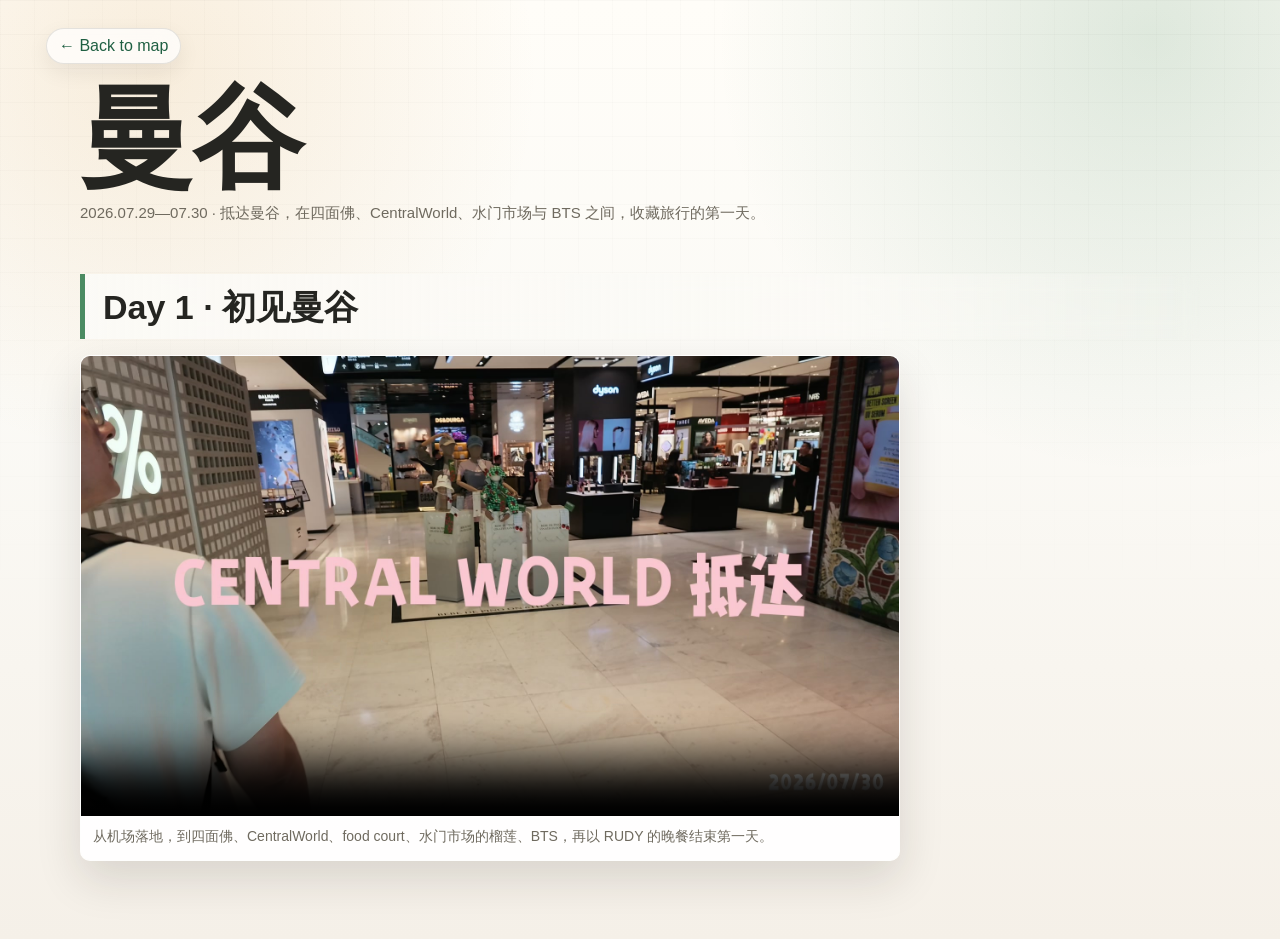
==== cities/Bangkok/index.html @ c41aa7c5 "Add Bangkok travel diary" ====
<!DOCTYPE html>
<html lang="zh-CN">
<head>
  <meta charset="utf-8">
  <meta name="viewport" content="width=device-width, initial-scale=1">
  <title>曼谷之旅</title>
  <link rel="stylesheet" href="../../assets/site.css">
  <style>
    .journey {
      max-width: 1120px;
      margin: 0 auto;
    }

    .journey figure {
      display: block;
      max-width: 820px;
      margin-right: auto !important;
      margin-left: auto !important;
    }

    .journey video {
      cursor: default !important;
    }
  </style>
</head>
<body>
  <a href="../../index.html">← Back to map</a>
  <h1>曼谷</h1>
  <p class="summary">2026.07.29—07.30 · 抵达曼谷，在四面佛、CentralWorld、水门市场与 BTS 之间，收藏旅行的第一天。</p>

  <main class="journey">
    <h2>Day 1 · 初见曼谷</h2>
    <figure>
      <video controls playsinline preload="metadata" poster="media/cover.jpg">
        <source src="media/bangkok-day-1.mp4" type="video/mp4">
        你的浏览器暂不支持视频播放。
      </video>
      <figcaption>从机场落地，到四面佛、CentralWorld、food court、水门市场的榴莲、BTS，再以 RUDY 的晚餐结束第一天。</figcaption>
    </figure>
  </main>

  <script src="../../assets/city.js"></script>
</body>
</html>
---- assets/site.css ----
:root {
  --paper: #fbfaf6;
  --paper-soft: #f1eee6;
  --ink: #252521;
  --muted: #6f6a5f;
  --line: rgba(45, 45, 38, 0.12);
  --green: #4b8b62;
  --green-deep: #1f5f42;
  --amber: #d49a48;
  --shadow: 0 18px 45px rgba(36, 30, 20, 0.14);
}

* {
  box-sizing: border-box;
}

html {
  scroll-behavior: smooth;
}

body:not(.map-home) {
  min-height: 100vh;
  margin: 0;
  padding: 28px clamp(16px, 4vw, 46px) 56px;
  color: var(--ink);
  background:
    radial-gradient(circle at 12% 8%, rgba(212, 154, 72, 0.16), transparent 30vw),
    radial-gradient(circle at 90% 4%, rgba(75, 139, 98, 0.18), transparent 34vw),
    linear-gradient(180deg, #fffdf8 0%, var(--paper) 42%, #f5f0e8 100%);
  font-family: Inter, "Helvetica Neue", Arial, "PingFang SC", "Microsoft YaHei", sans-serif;
}

body:not(.map-home)::before {
  content: "";
  position: fixed;
  inset: 0;
  pointer-events: none;
  background-image:
    linear-gradient(rgba(37, 37, 33, 0.035) 1px, transparent 1px),
    linear-gradient(90deg, rgba(37, 37, 33, 0.025) 1px, transparent 1px);
  background-size: 34px 34px;
  mask-image: linear-gradient(180deg, rgba(0, 0, 0, 0.7), transparent 72%);
}

body:not(.map-home) > a:first-child {
  position: relative;
  z-index: 1;
  display: inline-flex;
  align-items: center;
  min-height: 36px;
  margin-bottom: 22px;
  padding: 7px 12px;
  border: 1px solid var(--line);
  border-radius: 999px;
  color: var(--green-deep);
  background: rgba(255, 255, 255, 0.72);
  box-shadow: 0 8px 22px rgba(34, 30, 22, 0.07);
  text-decoration: none;
  backdrop-filter: blur(12px);
  -webkit-backdrop-filter: blur(12px);
}

body:not(.map-home) h1 {
  position: relative;
  z-index: 1;
  max-width: 1120px;
  margin: 0 auto 8px;
  font-size: clamp(42px, 10vw, 112px);
  line-height: 0.95;
  letter-spacing: 0;
  color: var(--ink);
}

body:not(.map-home) .summary,
body:not(.map-home) h1 + p {
  position: relative;
  z-index: 1;
  max-width: 1120px;
  margin: 0 auto 32px;
  color: var(--muted);
  font-size: 15px;
  line-height: 1.7;
}

body:not(.map-home) h2 {
  position: sticky;
  top: 0;
  z-index: 2;
  max-width: 1120px;
  margin: 48px auto 16px;
  padding: 14px 0 12px 18px;
  border-left: 5px solid var(--green);
  color: var(--ink);
  font-size: clamp(22px, 4vw, 34px);
  line-height: 1.15;
  letter-spacing: 0;
  background: linear-gradient(90deg, rgba(251, 250, 246, 0.96), rgba(251, 250, 246, 0.62) 70%, transparent);
  backdrop-filter: blur(10px);
  -webkit-backdrop-filter: blur(10px);
}

body:not(.map-home) .gallery,
body:not(.map-home) .gallery-photos,
body:not(.map-home) .gallery-videos {
  display: block !important;
  max-width: 1120px;
  margin: 0 auto;
  column-count: 3;
  column-gap: 18px;
}

body:not(.map-home) figure {
  position: relative;
  display: inline-block;
  width: 100%;
  margin: 0 0 18px !important;
  overflow: hidden;
  break-inside: avoid;
  border: 1px solid rgba(255, 255, 255, 0.7);
  border-radius: 10px;
  background: rgba(255, 255, 255, 0.62);
  box-shadow: var(--shadow);
  transform: translateY(12px);
  opacity: 0;
  transition: opacity 0.55s ease, transform 0.55s ease, box-shadow 0.22s ease;
}

body:not(.map-home) figure.is-visible {
  transform: translateY(0);
  opacity: 1;
}

body:not(.map-home) figure:hover {
  box-shadow: 0 24px 58px rgba(36, 30, 20, 0.2);
}

body:not(.map-home) figure img,
body:not(.map-home) figure video {
  width: 100%;
  height: auto;
  display: block;
  border-radius: 0 !important;
  cursor: zoom-in;
  background: #ece8df;
}

body:not(.map-home) figure img {
  transition: transform 0.35s ease, filter 0.35s ease;
}

body:not(.map-home) figure:hover img {
  transform: scale(1.025);
  filter: saturate(1.05) contrast(1.03);
}

body:not(.map-home) figcaption {
  padding: 10px 12px 12px;
  color: var(--muted);
  font-size: 14px;
  line-height: 1.55;
  background: rgba(255, 255, 255, 0.82);
}

.lightbox {
  position: fixed;
  inset: 0;
  z-index: 5000;
  display: none;
  align-items: center;
  justify-content: center;
  padding: 28px;
  background: rgba(21, 20, 17, 0.86);
  backdrop-filter: blur(18px);
  -webkit-backdrop-filter: blur(18px);
}

.lightbox.is-open {
  display: flex;
}

.lightbox img {
  max-width: min(94vw, 1300px);
  max-height: 86vh;
  border-radius: 10px;
  box-shadow: 0 24px 80px rgba(0, 0, 0, 0.42);
}

.lightbox__caption {
  position: fixed;
  left: 50%;
  bottom: 22px;
  max-width: min(720px, calc(100vw - 36px));
  transform: translateX(-50%);
  color: rgba(255, 255, 255, 0.86);
  font-size: 14px;
  line-height: 1.5;
  text-align: center;
}

.lightbox__button {
  position: fixed;
  top: 18px;
  right: 18px;
  width: 42px;
  height: 42px;
  border: 1px solid rgba(255, 255, 255, 0.26);
  border-radius: 999px;
  color: #fff;
  background: rgba(255, 255, 255, 0.12);
  font-size: 28px;
  line-height: 1;
  cursor: pointer;
}

@media (max-width: 900px) {
  body:not(.map-home) .gallery,
  body:not(.map-home) .gallery-photos,
  body:not(.map-home) .gallery-videos {
    column-count: 2;
  }
}

@media (max-width: 620px) {
  body:not(.map-home) {
    padding: 18px 14px 40px;
  }

  body:not(.map-home) h1 {
    font-size: clamp(42px, 18vw, 72px);
  }

  body:not(.map-home) h2 {
    margin-top: 34px;
  }

  body:not(.map-home) .gallery,
  body:not(.map-home) .gallery-photos,
  body:not(.map-home) .gallery-videos {
    column-count: 1;
  }

  .lightbox {
    padding: 14px;
  }
}
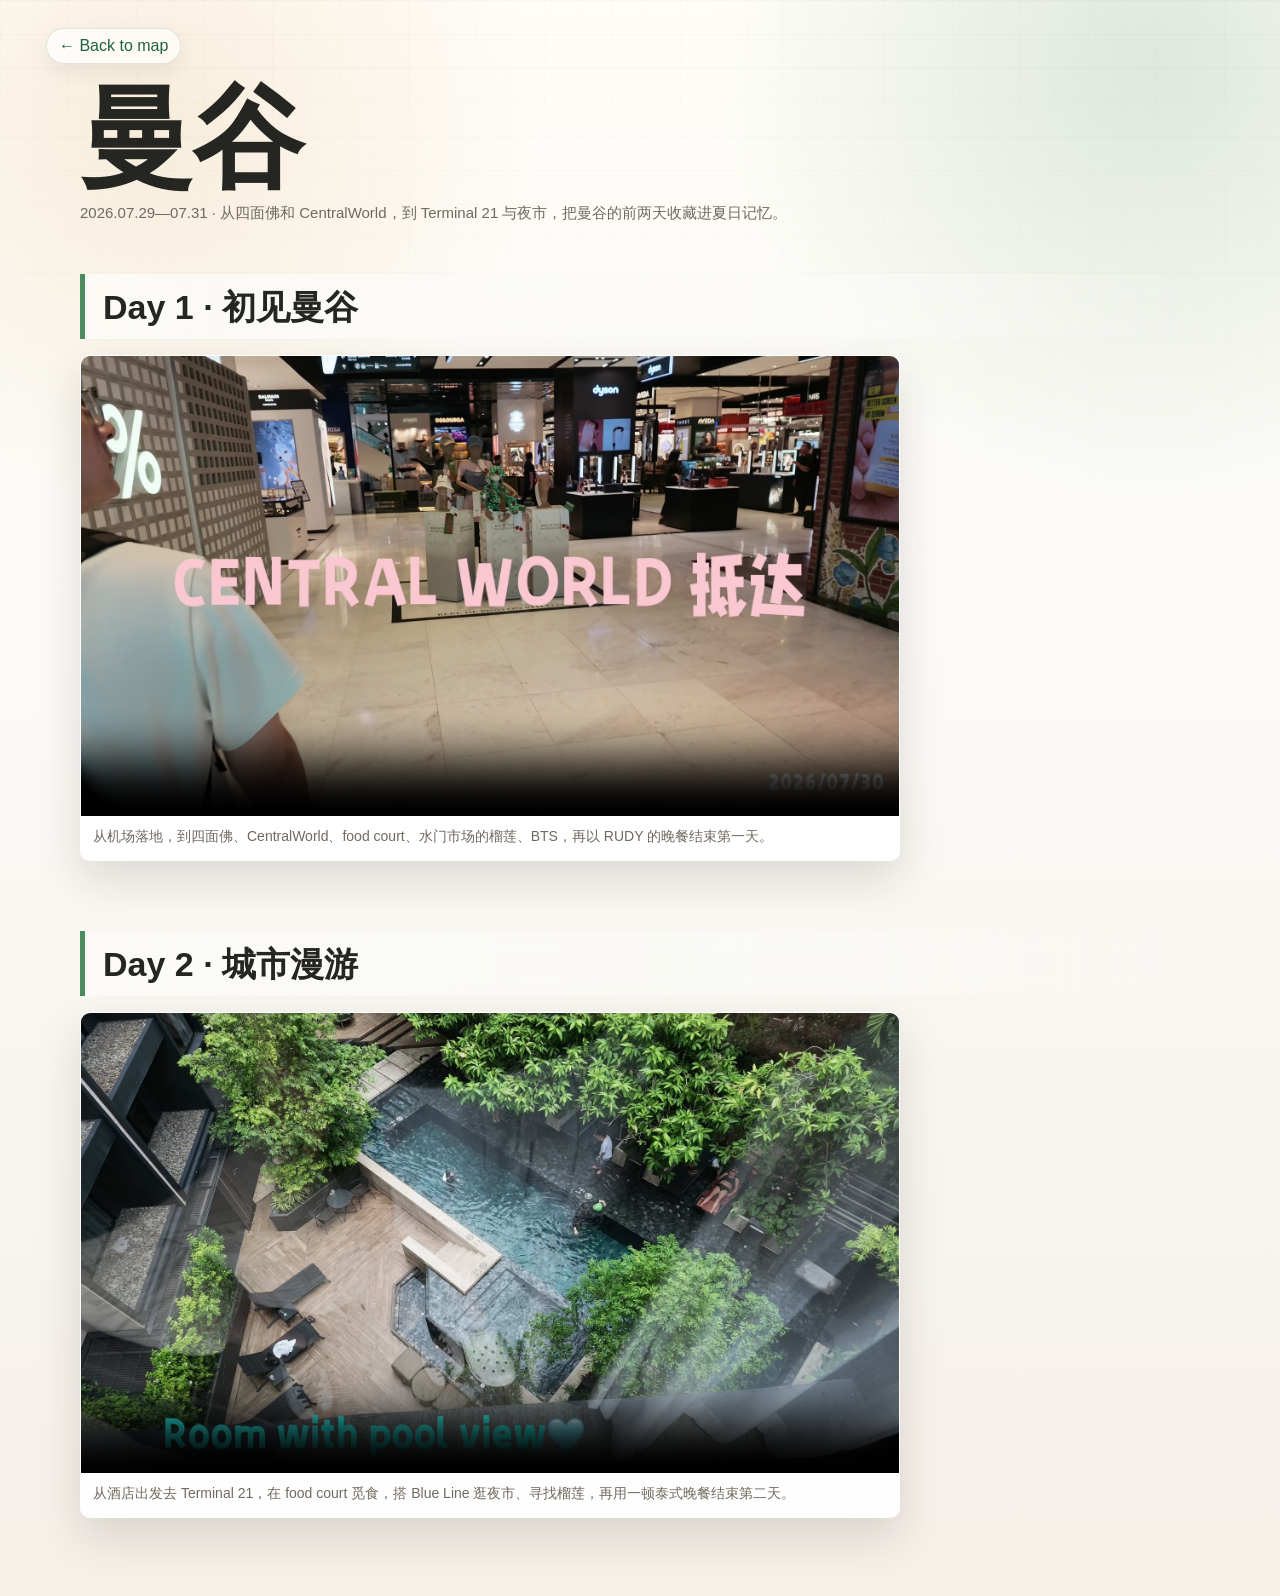
==== commit f31da2d1: "Add Bangkok day two video" ====
--- a/cities/Bangkok/index.html
+++ b/cities/Bangkok/index.html
@@ -26,7 +26,7 @@
 <body>
   <a href="../../index.html">← Back to map</a>
   <h1>曼谷</h1>
-  <p class="summary">2026.07.29—07.30 · 抵达曼谷，在四面佛、CentralWorld、水门市场与 BTS 之间，收藏旅行的第一天。</p>
+  <p class="summary">2026.07.29—07.31 · 从四面佛和 CentralWorld，到 Terminal 21 与夜市，把曼谷的前两天收藏进夏日记忆。</p>
 
   <main class="journey">
     <h2>Day 1 · 初见曼谷</h2>
@@ -37,6 +37,15 @@
       </video>
       <figcaption>从机场落地，到四面佛、CentralWorld、food court、水门市场的榴莲、BTS，再以 RUDY 的晚餐结束第一天。</figcaption>
     </figure>
+
+    <h2>Day 2 · 城市漫游</h2>
+    <figure>
+      <video controls playsinline preload="metadata" poster="media/day-2-poster.jpg">
+        <source src="media/bangkok-day-2.mp4" type="video/mp4">
+        你的浏览器暂不支持视频播放。
+      </video>
+      <figcaption>从酒店出发去 Terminal 21，在 food court 觅食，搭 Blue Line 逛夜市、寻找榴莲，再用一顿泰式晚餐结束第二天。</figcaption>
+    </figure>
   </main>
 
   <script src="../../assets/city.js"></script>
